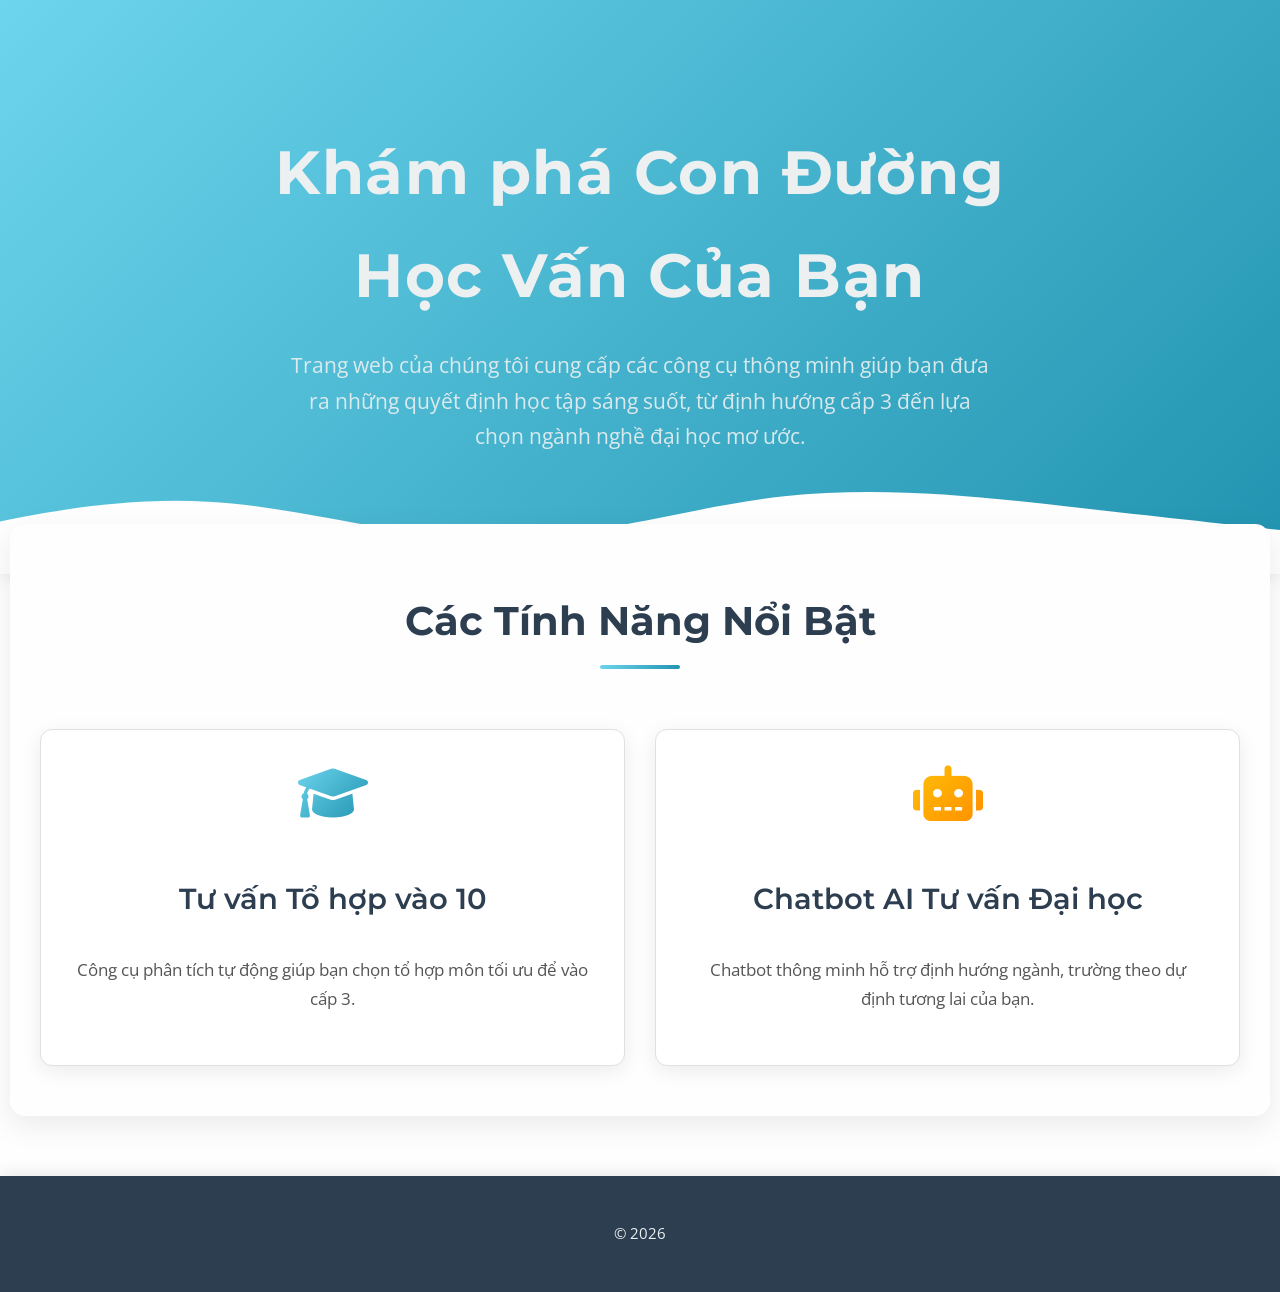
==== index.html @ 65675028 "Add files via upload" ====
<!doctype html>
<html lang="vi">
  <head>
    <meta charset="UTF-8" />
    <meta name="viewport" content="width=device-width, initial-scale=1.0" />
    <title title>Trang Chủ - Tư Vấn Học Tập Thông Minh</title>
    <link
      href="https://fonts.googleapis.com/css2?family=Montserrat:wght@400;600;700&family=Open+Sans:wght@400;600&display=swap"
      rel="stylesheet"
    />
    <link
      rel="stylesheet"
      href="https://cdnjs.cloudflare.com/ajax/libs/font-awesome/6.0.0-beta3/css/all.min.css"
    />
    <style>
      :root {
        --primary-gradient: linear-gradient(
          135deg,
          #6dd5ed,
          #2193b0
        ); /* Gradient xanh dương-cyan */
        --secondary-gradient: linear-gradient(
          135deg,
          #ffc107,
          #ff8f00
        ); /* Gradient cam-vàng */
        --text-dark: #2c3e50; /* Gần như đen */
        --text-light: #ecf0f1; /* Gần như trắng */
        --bg-light: #fefefe;
        --card-bg: #ffffff;
        --shadow-subtle: rgba(0, 0, 0, 0.08);
        --shadow-strong: rgba(0, 0, 0, 0.15);
      }

      body {
        font-family: "Open Sans", sans-serif;
        margin: 0;
        padding: 0;
        background: var(--bg-light);
        color: var(--text-dark);
        text-align: center;
        line-height: 1.7;
        overflow-x: hidden; /* Ngăn chặn scroll ngang không mong muốn */
      }

      /* Hero Section - Phần đầu trang lớn và nổi bật */
      .hero-section {
        background: var(--primary-gradient);
        color: var(--text-light);
        padding: 80px 20px;
        position: relative;
        overflow: hidden;
        box-shadow: 0 4px 15px var(--shadow-subtle);
      }

      .hero-section::before {
        /* Hiệu ứng gợn sóng nhẹ */
        content: "";
        position: absolute;
        bottom: 0;
        left: 0;
        width: 100%;
        height: 100px; /* Chiều cao của gợn sóng */
        background: url('data:image/svg+xml;utf8,<svg viewBox="0 0 1440 100" xmlns="http://www.w3.org/2000/svg"><path fill="%23fefefe" fill-opacity="1" d="M0,64L48,53.3C96,43,192,21,288,26.7C384,32,480,64,576,64C672,64,768,32,864,21.3C960,11,1056,21,1152,32C1248,43,1344,53,1392,58.7L1440,64L1440,100L1392,100C1344,100,1248,100,1152,100C1056,100,960,100,864,100C768,100,672,100,576,100C480,100,384,100,288,100C192,100,96,100,48,100L0,100Z"></path></svg>')
          no-repeat bottom center;
        background-size: cover;
        transform: translateY(1px); /* Đẩy lên 1px để che đường viền */
      }

      .hero-content {
        position: relative;
        z-index: 1; /* Đảm bảo nội dung nằm trên hiệu ứng sóng */
        max-width: 800px;
        margin: 0 auto;
      }

      .hero-content h1 {
        font-family: "Montserrat", sans-serif;
        font-size: 3.8em;
        margin-bottom: 15px;
        letter-spacing: 1.5px;
        font-weight: 700;
      }

      .hero-content p {
        font-size: 1.3em;
        opacity: 0.9;
        margin-bottom: 40px;
        max-width: 700px;
        margin-left: auto;
        margin-right: auto;
      }

      /* Main Content Section */
      .main-content {
        max-width: 1200px; /* Chiều rộng lớn hơn nữa */
        margin: -50px auto 50px auto; /* Kéo lên để che phần sóng của hero */
        padding: 30px;
        background-color: var(--bg-light);
        border-radius: 15px;
        box-shadow: 0 10px 30px var(--shadow-subtle);
        position: relative;
        z-index: 2; /* Đảm bảo nằm trên hero-section */
      }

      .section-title {
        font-family: "Montserrat", sans-serif;
        font-size: 2.5em;
        color: var(--text-dark);
        margin-bottom: 40px;
        position: relative;
        display: inline-block;
      }

      .section-title::after {
        /* Đường gạch chân dưới tiêu đề */
        content: "";
        display: block;
        width: 80px;
        height: 4px;
        background: var(--primary-gradient);
        margin: 10px auto 0;
        border-radius: 2px;
      }

      .features-grid {
        display: grid;
        grid-template-columns: repeat(
          auto-fit,
          minmax(320px, 1fr)
        ); /* Các thẻ rộng hơn */
        gap: 30px;
        padding: 20px 0;
      }

      .feature-card {
        background-color: var(--card-bg);
        border-radius: 12px;
        text-decoration: none;
        color: var(--text-dark);
        padding: 35px;
        box-shadow: 0 5px 20px var(--shadow-subtle);
        transition:
          transform 0.4s ease,
          box-shadow 0.4s ease;
        display: flex;
        flex-direction: column;
        justify-content: center;
        align-items: center;
        border: 1px solid #e0e0e0;
      }

      .feature-card:hover {
        transform: translateY(-12px) scale(1.02); /* Nâng cao và phóng to nhẹ */
        box-shadow: 0 15px 40px var(--shadow-strong);
      }

      .feature-card i {
        /* Biểu tượng trong thẻ */
        font-size: 3.5em;
        margin-bottom: 25px;
        background: var(--primary-gradient);
        -webkit-background-clip: text;
        -webkit-text-fill-color: transparent;
        display: block; /* Đảm bảo gradient áp dụng đúng */
      }

      .feature-card:nth-child(even) i {
        background: var(--secondary-gradient);
        -webkit-background-clip: text;
        -webkit-text-fill-color: transparent;
      }

      .feature-card h3 {
        font-family: "Montserrat", sans-serif;
        font-size: 1.8em;
        margin-bottom: 15px;
        font-weight: 600;
        color: var(--text-dark);
      }

      .feature-card p {
        font-size: 1.05em;
        color: #555;
        text-align: center;
      }

      /* Footer */
      .footer {
        margin-top: 60px;
        padding: 30px 20px;
        font-size: 0.95em;
        color: var(--text-light);
        background: var(--text-dark); /* Nền tối hơn cho footer */
        box-shadow: 0 -4px 15px var(--shadow-subtle);
      }

      /* Responsive adjustments */
      @media (max-width: 992px) {
        .hero-content h1 {
          font-size: 3em;
        }
        .hero-content p {
          font-size: 1.1em;
        }
        .main-content {
          margin: -30px auto 30px auto;
          padding: 25px;
        }
        .section-title {
          font-size: 2em;
        }
        .feature-card {
          padding: 30px;
        }
        .feature-card h3 {
          font-size: 1.6em;
        }
      }

      @media (max-width: 768px) {
        .hero-section {
          padding: 60px 15px;
        }
        .hero-content h1 {
          font-size: 2.5em;
        }
        .hero-content p {
          font-size: 1em;
          margin-bottom: 30px;
        }
        .main-content {
          padding: 20px;
        }
        .section-title {
          font-size: 1.8em;
        }
        .features-grid {
          grid-template-columns: 1fr; /* Một cột trên màn hình nhỏ */
        }
        .feature-card {
          padding: 25px;
        }
        .feature-card i {
          font-size: 3em;
          margin-bottom: 20px;
        }
        .feature-card h3 {
          font-size: 1.4em;
        }
      }

      @media (max-width: 480px) {
        .hero-section {
          padding: 40px 10px;
        }
        .hero-content h1 {
          font-size: 2em;
        }
        .hero-content p {
          font-size: 0.9em;
        }
      }
    </style>
  </head>
  <body>
    <div class="hero-section">
      <div class="hero-content">
        <h1>Khám phá Con Đường Học Vấn Của Bạn</h1>
        <p>
          Trang web của chúng tôi cung cấp các công cụ thông minh giúp bạn đưa
          ra những quyết định học tập sáng suốt, từ định hướng cấp 3 đến lựa
          chọn ngành nghề đại học mơ ước.
        </p>
      </div>
    </div>

    <div class="main-content">
      <h2 class="section-title">Các Tính Năng Nổi Bật</h2>

      <div class="features-grid">
        <a href="tuvantohop.html" class="feature-card">
          <i class="fas fa-graduation-cap"></i>
          <h3>Tư vấn Tổ hợp vào 10</h3>
          <p>
            Công cụ phân tích tự động giúp bạn chọn tổ hợp môn tối ưu để vào cấp
            3.
          </p>
        </a>
        <a href="hotrohoctap.html" class="feature-card">
          <i class="fas fa-robot"></i>
          <h3>Chatbot AI Tư vấn Đại học</h3>
          <p>
            Chatbot thông minh hỗ trợ định hướng ngành, trường theo dự định
            tương lai của bạn.
          </p>
        </a>
      </div>
    </div>

    <div class="footer">
      <p>&copy; 2026</p>
    </div>
  </body>
</html>
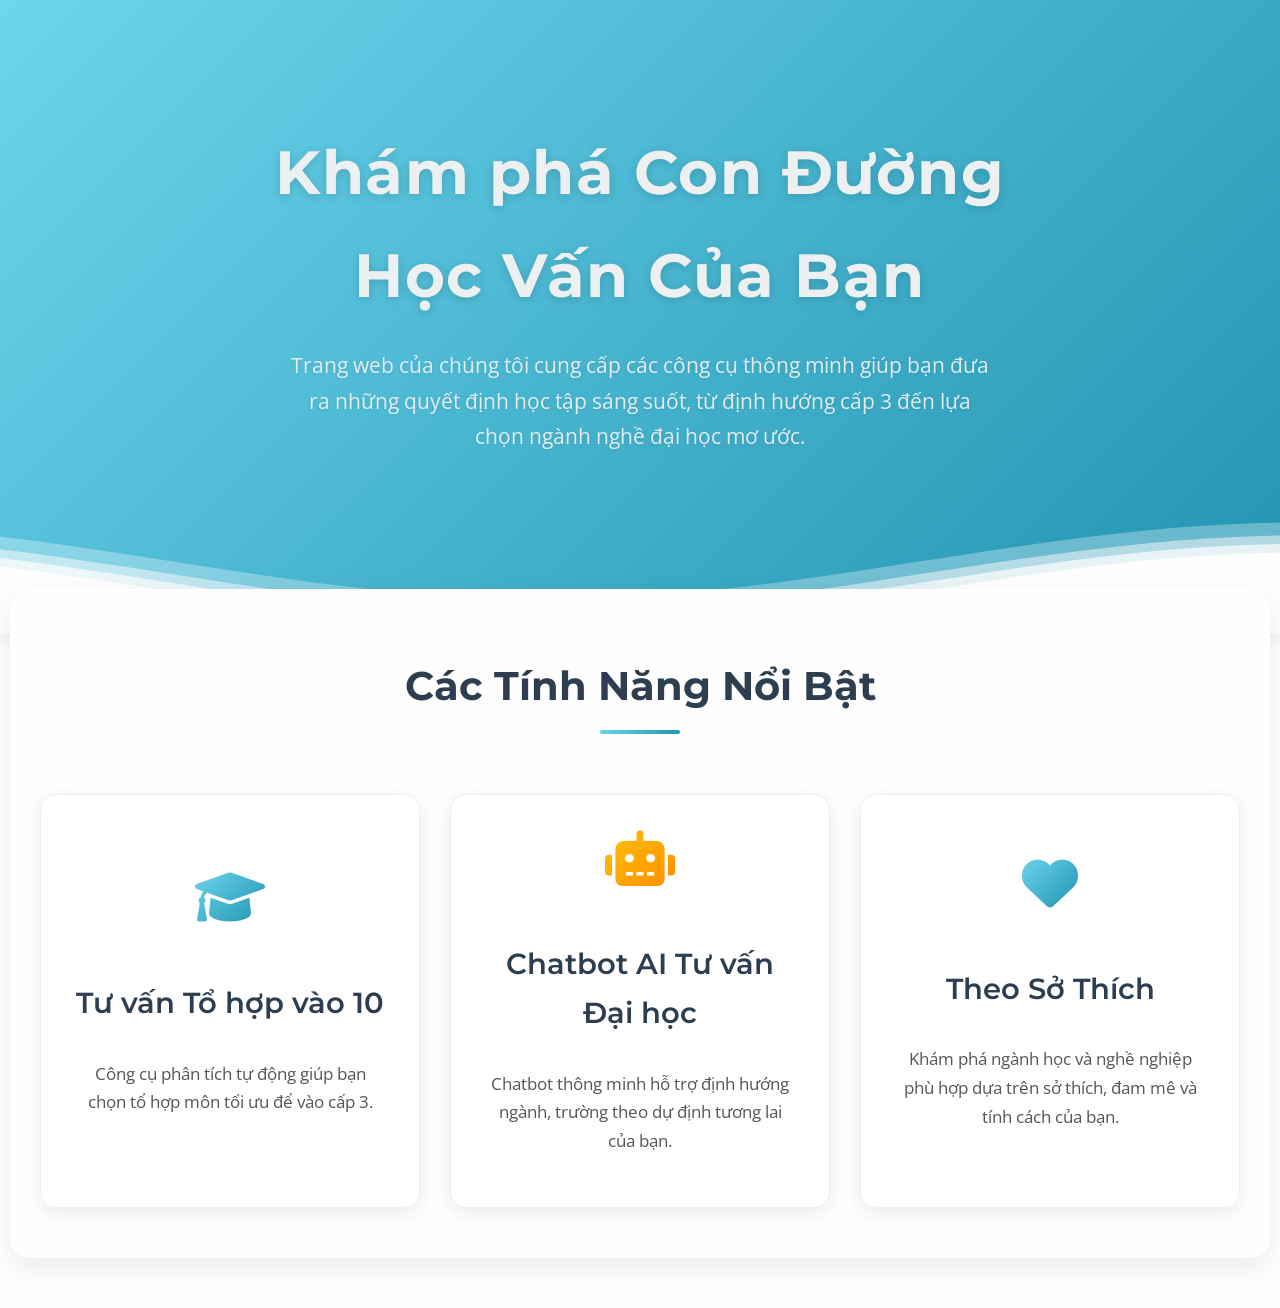
==== commit 0a6feb8e: "Update index.html" ====
--- a/index.html
+++ b/index.html
@@ -47,29 +47,59 @@
       .hero-section {
         background: var(--primary-gradient);
         color: var(--text-light);
-        padding: 80px 20px;
+        padding: 80px 20px 140px 20px; /* Tăng padding bottom để chứa sóng động */
         position: relative;
         overflow: hidden;
         box-shadow: 0 4px 15px var(--shadow-subtle);
       }
 
-      .hero-section::before {
-        /* Hiệu ứng gợn sóng nhẹ */
-        content: "";
+      .hero-waves {
         position: absolute;
         bottom: 0;
         left: 0;
         width: 100%;
-        height: 100px; /* Chiều cao của gợn sóng */
-        background: url('data:image/svg+xml;utf8,<svg viewBox="0 0 1440 100" xmlns="http://www.w3.org/2000/svg"><path fill="%23fefefe" fill-opacity="1" d="M0,64L48,53.3C96,43,192,21,288,26.7C384,32,480,64,576,64C672,64,768,32,864,21.3C960,11,1056,21,1152,32C1248,43,1344,53,1392,58.7L1440,64L1440,100L1392,100C1344,100,1248,100,1152,100C1056,100,960,100,864,100C768,100,672,100,576,100C480,100,384,100,288,100C192,100,96,100,48,100L0,100Z"></path></svg>')
-          no-repeat bottom center;
-        background-size: cover;
-        transform: translateY(1px); /* Đẩy lên 1px để che đường viền */
+        height: 120px;
+        min-height: 80px;
+        max-height: 150px;
+        z-index: 1;
+      }
+
+      .wave-parallax > use {
+        animation: move-wave 25s cubic-bezier(0.55, 0.5, 0.45, 0.5) infinite;
+      }
+
+      .wave-parallax > use:nth-child(1) {
+        animation-delay: -2s;
+        animation-duration: 7s;
+      }
+
+      .wave-parallax > use:nth-child(2) {
+        animation-delay: -3s;
+        animation-duration: 10s;
+      }
+
+      .wave-parallax > use:nth-child(3) {
+        animation-delay: -4s;
+        animation-duration: 13s;
+      }
+
+      .wave-parallax > use:nth-child(4) {
+        animation-delay: -5s;
+        animation-duration: 20s;
+      }
+
+      @keyframes move-wave {
+        0% {
+          transform: translate3d(-90px, 0, 0);
+        }
+        100% {
+          transform: translate3d(85px, 0, 0);
+        }
       }
 
       .hero-content {
         position: relative;
-        z-index: 1; /* Đảm bảo nội dung nằm trên hiệu ứng sóng */
+        z-index: 10; /* Đảm bảo nội dung luôn nằm trên hiệu ứng sóng */
         max-width: 800px;
         margin: 0 auto;
       }
@@ -80,27 +110,29 @@
         margin-bottom: 15px;
         letter-spacing: 1.5px;
         font-weight: 700;
+        text-shadow: 0 2px 10px rgba(0, 0, 0, 0.15);
       }
 
       .hero-content p {
         font-size: 1.3em;
-        opacity: 0.9;
+        opacity: 0.95;
         margin-bottom: 40px;
         max-width: 700px;
         margin-left: auto;
         margin-right: auto;
+        text-shadow: 0 1px 5px rgba(0, 0, 0, 0.1);
       }
 
       /* Main Content Section */
       .main-content {
         max-width: 1200px; /* Chiều rộng lớn hơn nữa */
-        margin: -50px auto 50px auto; /* Kéo lên để che phần sóng của hero */
+        margin: -45px auto 50px auto; /* Kéo lên để đè nhẹ một phần mờ của sóng */
         padding: 30px;
         background-color: var(--bg-light);
-        border-radius: 15px;
+        border-radius: 20px; /* Bo góc mượt hơn phù hợp phong cách sóng nước */
         box-shadow: 0 10px 30px var(--shadow-subtle);
         position: relative;
-        z-index: 2; /* Đảm bảo nằm trên hero-section */
+        z-index: 20; /* Đảm bảo nằm trên phần sóng và hero */
       }
 
       .section-title {
@@ -135,19 +167,19 @@
 
       .feature-card {
         background-color: var(--card-bg);
-        border-radius: 12px;
+        border-radius: 16px;
         text-decoration: none;
         color: var(--text-dark);
         padding: 35px;
         box-shadow: 0 5px 20px var(--shadow-subtle);
         transition:
-          transform 0.4s ease,
+          transform 0.4s cubic-bezier(0.175, 0.885, 0.32, 1.275),
           box-shadow 0.4s ease;
         display: flex;
         flex-direction: column;
         justify-content: center;
         align-items: center;
-        border: 1px solid #e0e0e0;
+        border: 1px solid #f0f0f0;
       }
 
       .feature-card:hover {
@@ -188,7 +220,7 @@
       /* Footer */
       .footer {
         margin-top: 60px;
-        padding: 30px 20px;
+        padding: 40px 20px;
         font-size: 0.95em;
         color: var(--text-light);
         background: var(--text-dark); /* Nền tối hơn cho footer */
@@ -220,7 +252,10 @@
 
       @media (max-width: 768px) {
         .hero-section {
-          padding: 60px 15px;
+          padding: 60px 15px 100px 15px;
+        }
+        .hero-waves {
+          height: 80px;
         }
         .hero-content h1 {
           font-size: 2.5em;
@@ -252,7 +287,7 @@
 
       @media (max-width: 480px) {
         .hero-section {
-          padding: 40px 10px;
+          padding: 40px 10px 80px 10px;
         }
         .hero-content h1 {
           font-size: 2em;
@@ -273,6 +308,45 @@
           chọn ngành nghề đại học mơ ước.
         </p>
       </div>
+
+      <!-- Sóng động SVG được đặt ở cuối Hero Section và chuyển màu khớp vào nền trắng bên dưới -->
+      <svg
+        class="hero-waves"
+        xmlns="http://www.w3.org/2000/svg"
+        xmlns:xlink="http://www.w3.org/1999/xlink"
+        viewBox="0 24 150 28"
+        preserveAspectRatio="none"
+        shape-rendering="auto"
+      >
+        <defs>
+          <path
+            id="gentle-wave"
+            d="M-160 44c30 0 58-18 88-18s 58 18 88 18 58-18 88-18 58 18 88 18 v44h-352z"
+          />
+        </defs>
+        <g class="wave-parallax">
+          <use
+            xlink:href="#gentle-wave"
+            x="48"
+            y="0"
+            fill="rgba(254, 254, 254, 0.3)"
+          />
+          <use
+            xlink:href="#gentle-wave"
+            x="48"
+            y="3"
+            fill="rgba(254, 254, 254, 0.5)"
+          />
+          <use
+            xlink:href="#gentle-wave"
+            x="48"
+            y="5"
+            fill="rgba(254, 254, 254, 0.7)"
+          />
+          <!-- Lớp sóng cuối cùng đồng màu #fefefe để nối liền tuyệt đối với nội dung chính bên dưới -->
+          <use xlink:href="#gentle-wave" x="48" y="7" fill="#fefefe" />
+        </g>
+      </svg>
     </div>
 
     <div class="main-content">
@@ -287,6 +361,7 @@
             3.
           </p>
         </a>
+
         <a href="hotrohoctap.html" class="feature-card">
           <i class="fas fa-robot"></i>
           <h3>Chatbot AI Tư vấn Đại học</h3>
@@ -295,11 +370,16 @@
             tương lai của bạn.
           </p>
         </a>
+
+        <a href="theosothich.html" class="feature-card">
+          <i class="fas fa-heart"></i>
+          <h3>Theo Sở Thích</h3>
+          <p>
+            Khám phá ngành học và nghề nghiệp phù hợp dựa trên sở thích, đam mê
+            và tính cách của bạn.
+          </p>
+        </a>
       </div>
-    </div>
-
-    <div class="footer">
-      <p>&copy; 2026</p>
     </div>
   </body>
 </html>
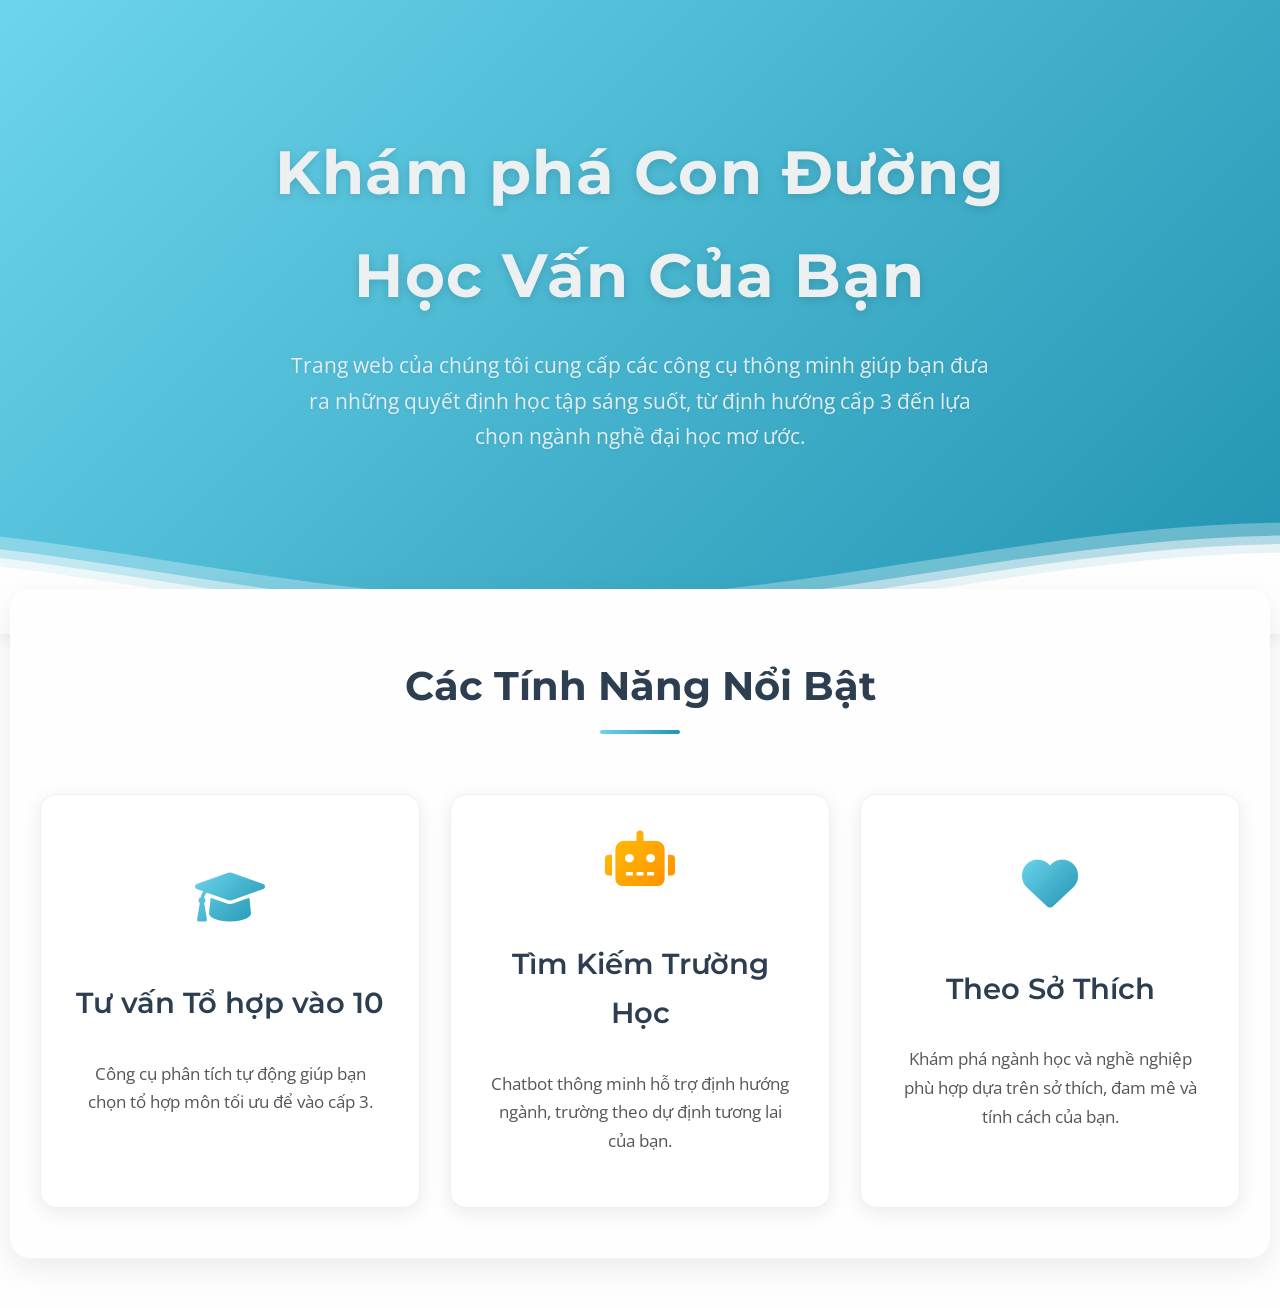
==== commit 98e893da: "Update index.html" ====
--- a/index.html
+++ b/index.html
@@ -353,7 +353,7 @@
       <h2 class="section-title">Các Tính Năng Nổi Bật</h2>
 
       <div class="features-grid">
-        <a href="tuvantohop.html" class="feature-card">
+        <a href="Tuvantohop.html" class="feature-card">
           <i class="fas fa-graduation-cap"></i>
           <h3>Tư vấn Tổ hợp vào 10</h3>
           <p>
@@ -362,9 +362,9 @@
           </p>
         </a>
 
-        <a href="hotrohoctap.html" class="feature-card">
+        <a href="Hotrohoctap.html" class="feature-card">
           <i class="fas fa-robot"></i>
-          <h3>Chatbot AI Tư vấn Đại học</h3>
+          <h3>Tìm Kiếm Trường Học</h3>
           <p>
             Chatbot thông minh hỗ trợ định hướng ngành, trường theo dự định
             tương lai của bạn.
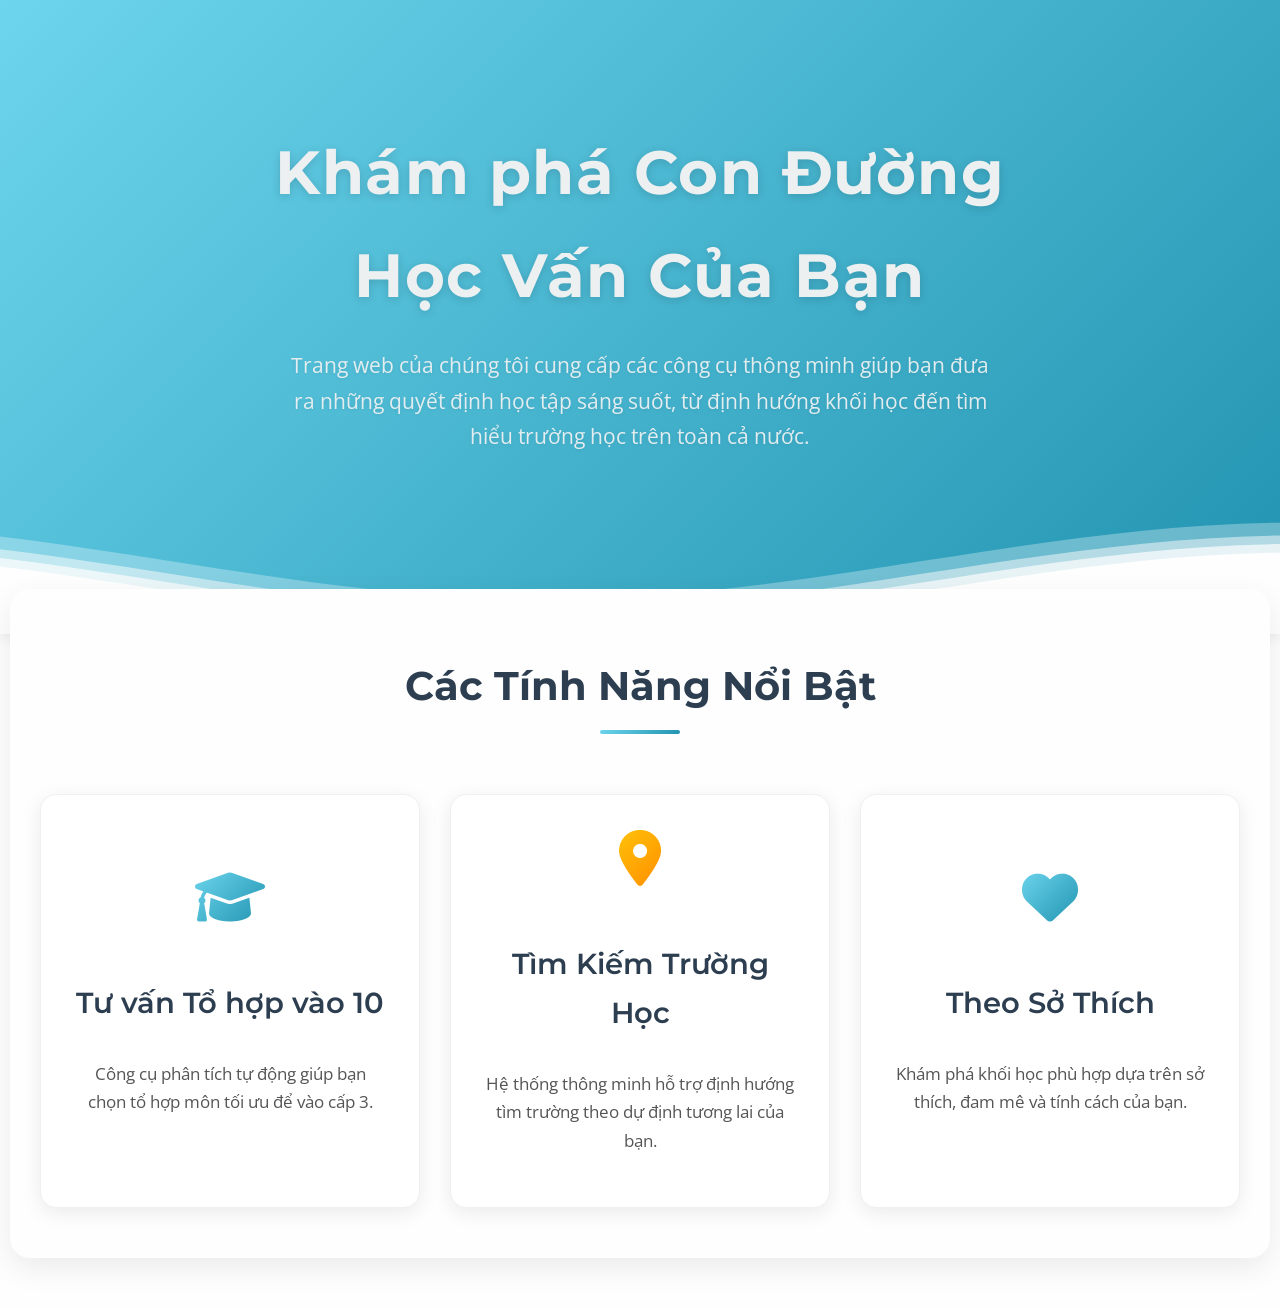
==== commit 2c1f7ac7: "Update index.html" ====
--- a/index.html
+++ b/index.html
@@ -304,8 +304,8 @@
         <h1>Khám phá Con Đường Học Vấn Của Bạn</h1>
         <p>
           Trang web của chúng tôi cung cấp các công cụ thông minh giúp bạn đưa
-          ra những quyết định học tập sáng suốt, từ định hướng cấp 3 đến lựa
-          chọn ngành nghề đại học mơ ước.
+          ra những quyết định học tập sáng suốt, từ định hướng khối học đến tìm hiểu trường học trên
+          toàn cả nước.
         </p>
       </div>
 
@@ -363,19 +363,19 @@
         </a>
 
         <a href="Hotrohoctap.html" class="feature-card">
-          <i class="fas fa-robot"></i>
+          <i class="fas fa-map-marker-alt"></i>
           <h3>Tìm Kiếm Trường Học</h3>
           <p>
-            Chatbot thông minh hỗ trợ định hướng ngành, trường theo dự định
+            Hệ thống thông minh hỗ trợ định hướng tìm trường theo dự định
             tương lai của bạn.
           </p>
         </a>
 
-        <a href="theosothich.html" class="feature-card">
+        <a href="Theosothich.html" class="feature-card">
           <i class="fas fa-heart"></i>
           <h3>Theo Sở Thích</h3>
           <p>
-            Khám phá ngành học và nghề nghiệp phù hợp dựa trên sở thích, đam mê
+            Khám phá khối học phù hợp dựa trên sở thích, đam mê
             và tính cách của bạn.
           </p>
         </a>
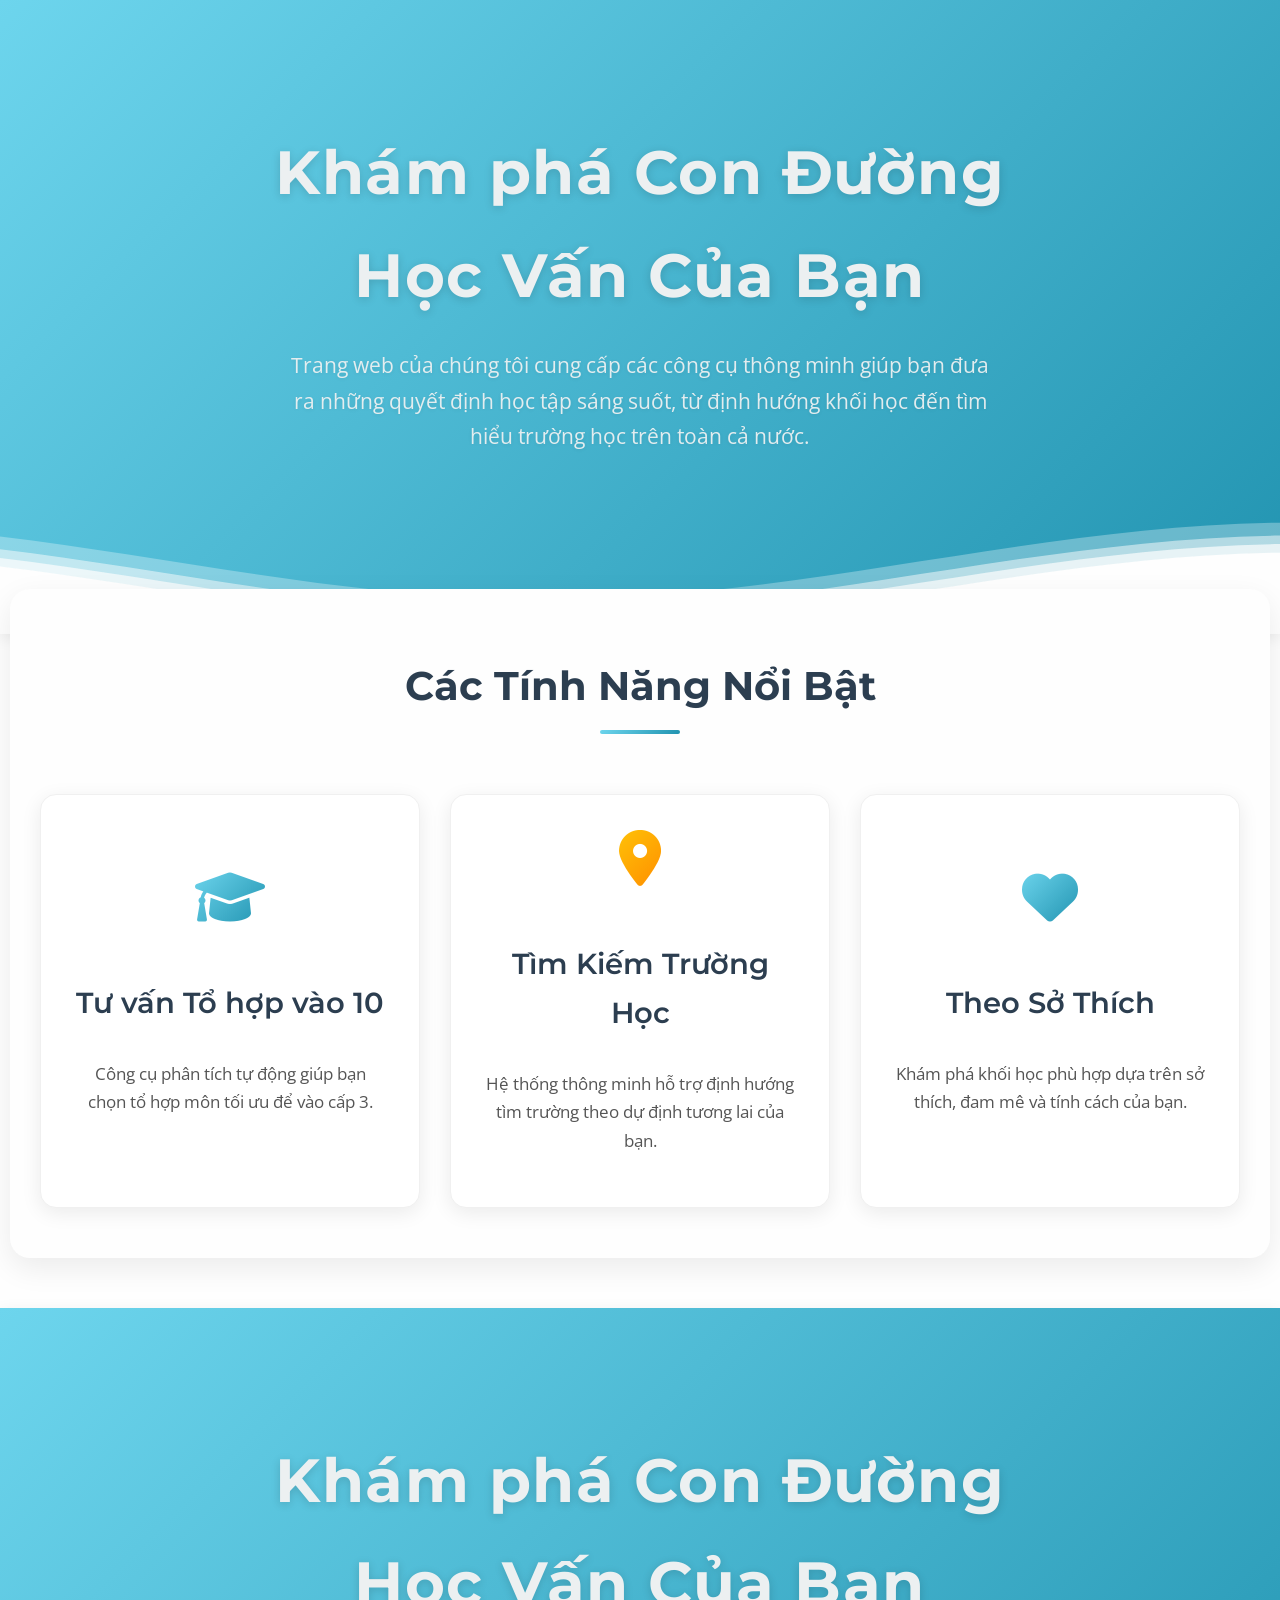
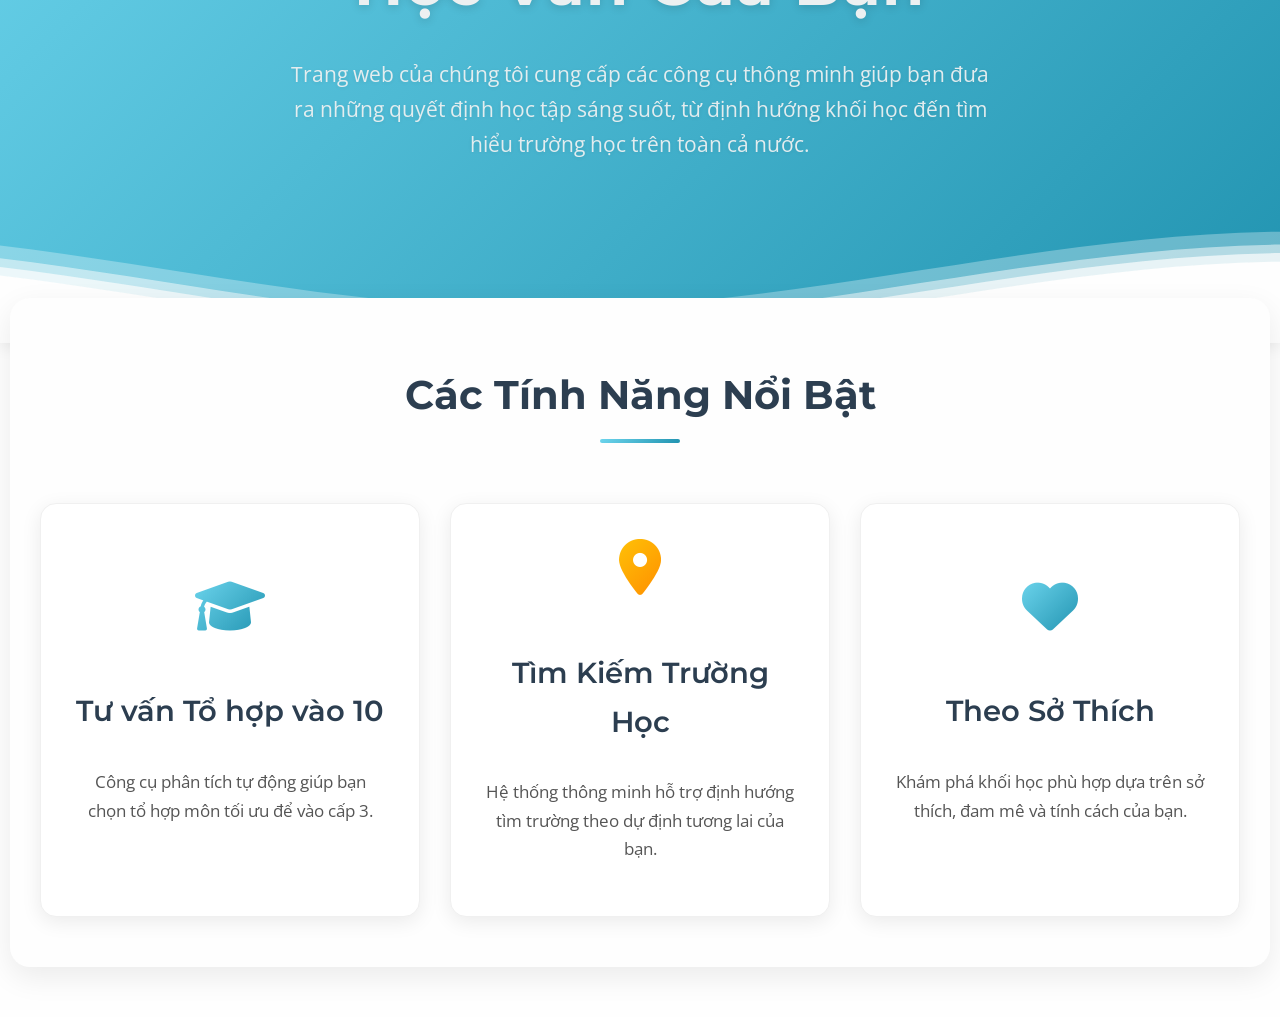
==== commit b259e96b: "Update index.html" ====
--- a/index.html
+++ b/index.html
@@ -18,14 +18,14 @@
           135deg,
           #6dd5ed,
           #2193b0
-        ); /* Gradient xanh dương-cyan */
+        ); 
         --secondary-gradient: linear-gradient(
           135deg,
           #ffc107,
           #ff8f00
-        ); /* Gradient cam-vàng */
-        --text-dark: #2c3e50; /* Gần như đen */
-        --text-light: #ecf0f1; /* Gần như trắng */
+        ); 
+        --text-dark: #2c3e50; 
+        --text-light: #ecf0f1; 
         --bg-light: #fefefe;
         --card-bg: #ffffff;
         --shadow-subtle: rgba(0, 0, 0, 0.08);
@@ -40,14 +40,12 @@
         color: var(--text-dark);
         text-align: center;
         line-height: 1.7;
-        overflow-x: hidden; /* Ngăn chặn scroll ngang không mong muốn */
-      }
-
-      /* Hero Section - Phần đầu trang lớn và nổi bật */
+        overflow-x: hidden; 
+      }
       .hero-section {
         background: var(--primary-gradient);
         color: var(--text-light);
-        padding: 80px 20px 140px 20px; /* Tăng padding bottom để chứa sóng động */
+        padding: 80px 20px 140px 20px; 
         position: relative;
         overflow: hidden;
         box-shadow: 0 4px 15px var(--shadow-subtle);
@@ -99,7 +97,7 @@
 
       .hero-content {
         position: relative;
-        z-index: 10; /* Đảm bảo nội dung luôn nằm trên hiệu ứng sóng */
+        z-index: 10; 
         max-width: 800px;
         margin: 0 auto;
       }
@@ -122,17 +120,15 @@
         margin-right: auto;
         text-shadow: 0 1px 5px rgba(0, 0, 0, 0.1);
       }
-
-      /* Main Content Section */
       .main-content {
-        max-width: 1200px; /* Chiều rộng lớn hơn nữa */
-        margin: -45px auto 50px auto; /* Kéo lên để đè nhẹ một phần mờ của sóng */
+        max-width: 1200px; 
+        margin: -45px auto 50px auto; 
         padding: 30px;
         background-color: var(--bg-light);
-        border-radius: 20px; /* Bo góc mượt hơn phù hợp phong cách sóng nước */
+        border-radius: 20px; 
         box-shadow: 0 10px 30px var(--shadow-subtle);
         position: relative;
-        z-index: 20; /* Đảm bảo nằm trên phần sóng và hero */
+        z-index: 20; 
       }
 
       .section-title {
@@ -145,7 +141,7 @@
       }
 
       .section-title::after {
-        /* Đường gạch chân dưới tiêu đề */
+
         content: "";
         display: block;
         width: 80px;
@@ -160,7 +156,7 @@
         grid-template-columns: repeat(
           auto-fit,
           minmax(320px, 1fr)
-        ); /* Các thẻ rộng hơn */
+        ); 
         gap: 30px;
         padding: 20px 0;
       }
@@ -183,12 +179,11 @@
       }
 
       .feature-card:hover {
-        transform: translateY(-12px) scale(1.02); /* Nâng cao và phóng to nhẹ */
+        transform: translateY(-12px) scale(1.02); 
         box-shadow: 0 15px 40px var(--shadow-strong);
       }
 
       .feature-card i {
-        /* Biểu tượng trong thẻ */
         font-size: 3.5em;
         margin-bottom: 25px;
         background: var(--primary-gradient);
@@ -217,7 +212,6 @@
         text-align: center;
       }
 
-      /* Footer */
       .footer {
         margin-top: 60px;
         padding: 40px 20px;
@@ -227,7 +221,6 @@
         box-shadow: 0 -4px 15px var(--shadow-subtle);
       }
 
-      /* Responsive adjustments */
       @media (max-width: 992px) {
         .hero-content h1 {
           font-size: 3em;
@@ -271,7 +264,7 @@
           font-size: 1.8em;
         }
         .features-grid {
-          grid-template-columns: 1fr; /* Một cột trên màn hình nhỏ */
+          grid-template-columns: 1fr; 
         }
         .feature-card {
           padding: 25px;
@@ -308,8 +301,6 @@
           toàn cả nước.
         </p>
       </div>
-
-      <!-- Sóng động SVG được đặt ở cuối Hero Section và chuyển màu khớp vào nền trắng bên dưới -->
       <svg
         class="hero-waves"
         xmlns="http://www.w3.org/2000/svg"
@@ -343,7 +334,6 @@
             y="5"
             fill="rgba(254, 254, 254, 0.7)"
           />
-          <!-- Lớp sóng cuối cùng đồng màu #fefefe để nối liền tuyệt đối với nội dung chính bên dưới -->
           <use xlink:href="#gentle-wave" x="48" y="7" fill="#fefefe" />
         </g>
       </svg>
@@ -361,7 +351,6 @@
             3.
           </p>
         </a>
-
         <a href="Hotrohoctap.html" class="feature-card">
           <i class="fas fa-map-marker-alt"></i>
           <h3>Tìm Kiếm Trường Học</h3>
@@ -370,7 +359,6 @@
             tương lai của bạn.
           </p>
         </a>
-
         <a href="Theosothich.html" class="feature-card">
           <i class="fas fa-heart"></i>
           <h3>Theo Sở Thích</h3>
@@ -383,3 +371,376 @@
     </div>
   </body>
 </html>
+<!doctype html>
+<html lang="vi">
+  <head>
+    <meta charset="UTF-8" />
+    <meta name="viewport" content="width=device-width, initial-scale=1.0" />
+    <title title>Trang Chủ - Tư Vấn Học Tập Thông Minh</title>
+    <link
+      href="https://fonts.googleapis.com/css2?family=Montserrat:wght@400;600;700&family=Open+Sans:wght@400;600&display=swap"
+      rel="stylesheet"
+    />
+    <link
+      rel="stylesheet"
+      href="https://cdnjs.cloudflare.com/ajax/libs/font-awesome/6.0.0-beta3/css/all.min.css"
+    />
+    <style>
+      :root {
+        --primary-gradient: linear-gradient(
+          135deg,
+          #6dd5ed,
+          #2193b0
+        ); 
+        --secondary-gradient: linear-gradient(
+          135deg,
+          #ffc107,
+          #ff8f00
+        ); 
+        --text-dark: #2c3e50; 
+        --text-light: #ecf0f1; 
+        --bg-light: #fefefe;
+        --card-bg: #ffffff;
+        --shadow-subtle: rgba(0, 0, 0, 0.08);
+        --shadow-strong: rgba(0, 0, 0, 0.15);
+      }
+
+      body {
+        font-family: "Open Sans", sans-serif;
+        margin: 0;
+        padding: 0;
+        background: var(--bg-light);
+        color: var(--text-dark);
+        text-align: center;
+        line-height: 1.7;
+        overflow-x: hidden; 
+      }
+      .hero-section {
+        background: var(--primary-gradient);
+        color: var(--text-light);
+        padding: 80px 20px 140px 20px; 
+        position: relative;
+        overflow: hidden;
+        box-shadow: 0 4px 15px var(--shadow-subtle);
+      }
+
+      .hero-waves {
+        position: absolute;
+        bottom: 0;
+        left: 0;
+        width: 100%;
+        height: 120px;
+        min-height: 80px;
+        max-height: 150px;
+        z-index: 1;
+      }
+
+      .wave-parallax > use {
+        animation: move-wave 25s cubic-bezier(0.55, 0.5, 0.45, 0.5) infinite;
+      }
+
+      .wave-parallax > use:nth-child(1) {
+        animation-delay: -2s;
+        animation-duration: 7s;
+      }
+
+      .wave-parallax > use:nth-child(2) {
+        animation-delay: -3s;
+        animation-duration: 10s;
+      }
+
+      .wave-parallax > use:nth-child(3) {
+        animation-delay: -4s;
+        animation-duration: 13s;
+      }
+
+      .wave-parallax > use:nth-child(4) {
+        animation-delay: -5s;
+        animation-duration: 20s;
+      }
+
+      @keyframes move-wave {
+        0% {
+          transform: translate3d(-90px, 0, 0);
+        }
+        100% {
+          transform: translate3d(85px, 0, 0);
+        }
+      }
+
+      .hero-content {
+        position: relative;
+        z-index: 10; 
+        max-width: 800px;
+        margin: 0 auto;
+      }
+
+      .hero-content h1 {
+        font-family: "Montserrat", sans-serif;
+        font-size: 3.8em;
+        margin-bottom: 15px;
+        letter-spacing: 1.5px;
+        font-weight: 700;
+        text-shadow: 0 2px 10px rgba(0, 0, 0, 0.15);
+      }
+
+      .hero-content p {
+        font-size: 1.3em;
+        opacity: 0.95;
+        margin-bottom: 40px;
+        max-width: 700px;
+        margin-left: auto;
+        margin-right: auto;
+        text-shadow: 0 1px 5px rgba(0, 0, 0, 0.1);
+      }
+      .main-content {
+        max-width: 1200px; 
+        margin: -45px auto 50px auto; 
+        padding: 30px;
+        background-color: var(--bg-light);
+        border-radius: 20px; 
+        box-shadow: 0 10px 30px var(--shadow-subtle);
+        position: relative;
+        z-index: 20; 
+      }
+
+      .section-title {
+        font-family: "Montserrat", sans-serif;
+        font-size: 2.5em;
+        color: var(--text-dark);
+        margin-bottom: 40px;
+        position: relative;
+        display: inline-block;
+      }
+
+      .section-title::after {
+
+        content: "";
+        display: block;
+        width: 80px;
+        height: 4px;
+        background: var(--primary-gradient);
+        margin: 10px auto 0;
+        border-radius: 2px;
+      }
+
+      .features-grid {
+        display: grid;
+        grid-template-columns: repeat(
+          auto-fit,
+          minmax(320px, 1fr)
+        ); 
+        gap: 30px;
+        padding: 20px 0;
+      }
+
+      .feature-card {
+        background-color: var(--card-bg);
+        border-radius: 16px;
+        text-decoration: none;
+        color: var(--text-dark);
+        padding: 35px;
+        box-shadow: 0 5px 20px var(--shadow-subtle);
+        transition:
+          transform 0.4s cubic-bezier(0.175, 0.885, 0.32, 1.275),
+          box-shadow 0.4s ease;
+        display: flex;
+        flex-direction: column;
+        justify-content: center;
+        align-items: center;
+        border: 1px solid #f0f0f0;
+      }
+
+      .feature-card:hover {
+        transform: translateY(-12px) scale(1.02); 
+        box-shadow: 0 15px 40px var(--shadow-strong);
+      }
+
+      .feature-card i {
+        font-size: 3.5em;
+        margin-bottom: 25px;
+        background: var(--primary-gradient);
+        -webkit-background-clip: text;
+        -webkit-text-fill-color: transparent;
+        display: block; /* Đảm bảo gradient áp dụng đúng */
+      }
+
+      .feature-card:nth-child(even) i {
+        background: var(--secondary-gradient);
+        -webkit-background-clip: text;
+        -webkit-text-fill-color: transparent;
+      }
+
+      .feature-card h3 {
+        font-family: "Montserrat", sans-serif;
+        font-size: 1.8em;
+        margin-bottom: 15px;
+        font-weight: 600;
+        color: var(--text-dark);
+      }
+
+      .feature-card p {
+        font-size: 1.05em;
+        color: #555;
+        text-align: center;
+      }
+
+      .footer {
+        margin-top: 60px;
+        padding: 40px 20px;
+        font-size: 0.95em;
+        color: var(--text-light);
+        background: var(--text-dark); /* Nền tối hơn cho footer */
+        box-shadow: 0 -4px 15px var(--shadow-subtle);
+      }
+
+      @media (max-width: 992px) {
+        .hero-content h1 {
+          font-size: 3em;
+        }
+        .hero-content p {
+          font-size: 1.1em;
+        }
+        .main-content {
+          margin: -30px auto 30px auto;
+          padding: 25px;
+        }
+        .section-title {
+          font-size: 2em;
+        }
+        .feature-card {
+          padding: 30px;
+        }
+        .feature-card h3 {
+          font-size: 1.6em;
+        }
+      }
+
+      @media (max-width: 768px) {
+        .hero-section {
+          padding: 60px 15px 100px 15px;
+        }
+        .hero-waves {
+          height: 80px;
+        }
+        .hero-content h1 {
+          font-size: 2.5em;
+        }
+        .hero-content p {
+          font-size: 1em;
+          margin-bottom: 30px;
+        }
+        .main-content {
+          padding: 20px;
+        }
+        .section-title {
+          font-size: 1.8em;
+        }
+        .features-grid {
+          grid-template-columns: 1fr; 
+        }
+        .feature-card {
+          padding: 25px;
+        }
+        .feature-card i {
+          font-size: 3em;
+          margin-bottom: 20px;
+        }
+        .feature-card h3 {
+          font-size: 1.4em;
+        }
+      }
+
+      @media (max-width: 480px) {
+        .hero-section {
+          padding: 40px 10px 80px 10px;
+        }
+        .hero-content h1 {
+          font-size: 2em;
+        }
+        .hero-content p {
+          font-size: 0.9em;
+        }
+      }
+    </style>
+  </head>
+  <body>
+    <div class="hero-section">
+      <div class="hero-content">
+        <h1>Khám phá Con Đường Học Vấn Của Bạn</h1>
+        <p>
+          Trang web của chúng tôi cung cấp các công cụ thông minh giúp bạn đưa
+          ra những quyết định học tập sáng suốt, từ định hướng khối học đến tìm hiểu trường học trên
+          toàn cả nước.
+        </p>
+      </div>
+      <svg
+        class="hero-waves"
+        xmlns="http://www.w3.org/2000/svg"
+        xmlns:xlink="http://www.w3.org/1999/xlink"
+        viewBox="0 24 150 28"
+        preserveAspectRatio="none"
+        shape-rendering="auto"
+      >
+        <defs>
+          <path
+            id="gentle-wave"
+            d="M-160 44c30 0 58-18 88-18s 58 18 88 18 58-18 88-18 58 18 88 18 v44h-352z"
+          />
+        </defs>
+        <g class="wave-parallax">
+          <use
+            xlink:href="#gentle-wave"
+            x="48"
+            y="0"
+            fill="rgba(254, 254, 254, 0.3)"
+          />
+          <use
+            xlink:href="#gentle-wave"
+            x="48"
+            y="3"
+            fill="rgba(254, 254, 254, 0.5)"
+          />
+          <use
+            xlink:href="#gentle-wave"
+            x="48"
+            y="5"
+            fill="rgba(254, 254, 254, 0.7)"
+          />
+          <use xlink:href="#gentle-wave" x="48" y="7" fill="#fefefe" />
+        </g>
+      </svg>
+    </div>
+
+    <div class="main-content">
+      <h2 class="section-title">Các Tính Năng Nổi Bật</h2>
+
+      <div class="features-grid">
+        <a href="Tuvantohop.html" class="feature-card">
+          <i class="fas fa-graduation-cap"></i>
+          <h3>Tư vấn Tổ hợp vào 10</h3>
+          <p>
+            Công cụ phân tích tự động giúp bạn chọn tổ hợp môn tối ưu để vào cấp
+            3.
+          </p>
+        </a>
+        <a href="Hotrohoctap.html" class="feature-card">
+          <i class="fas fa-map-marker-alt"></i>
+          <h3>Tìm Kiếm Trường Học</h3>
+          <p>
+            Hệ thống thông minh hỗ trợ định hướng tìm trường theo dự định
+            tương lai của bạn.
+          </p>
+        </a>
+        <a href="Theosothich.html" class="feature-card">
+          <i class="fas fa-heart"></i>
+          <h3>Theo Sở Thích</h3>
+          <p>
+            Khám phá khối học phù hợp dựa trên sở thích, đam mê
+            và tính cách của bạn.
+          </p>
+        </a>
+      </div>
+    </div>
+  </body>
+</html>
